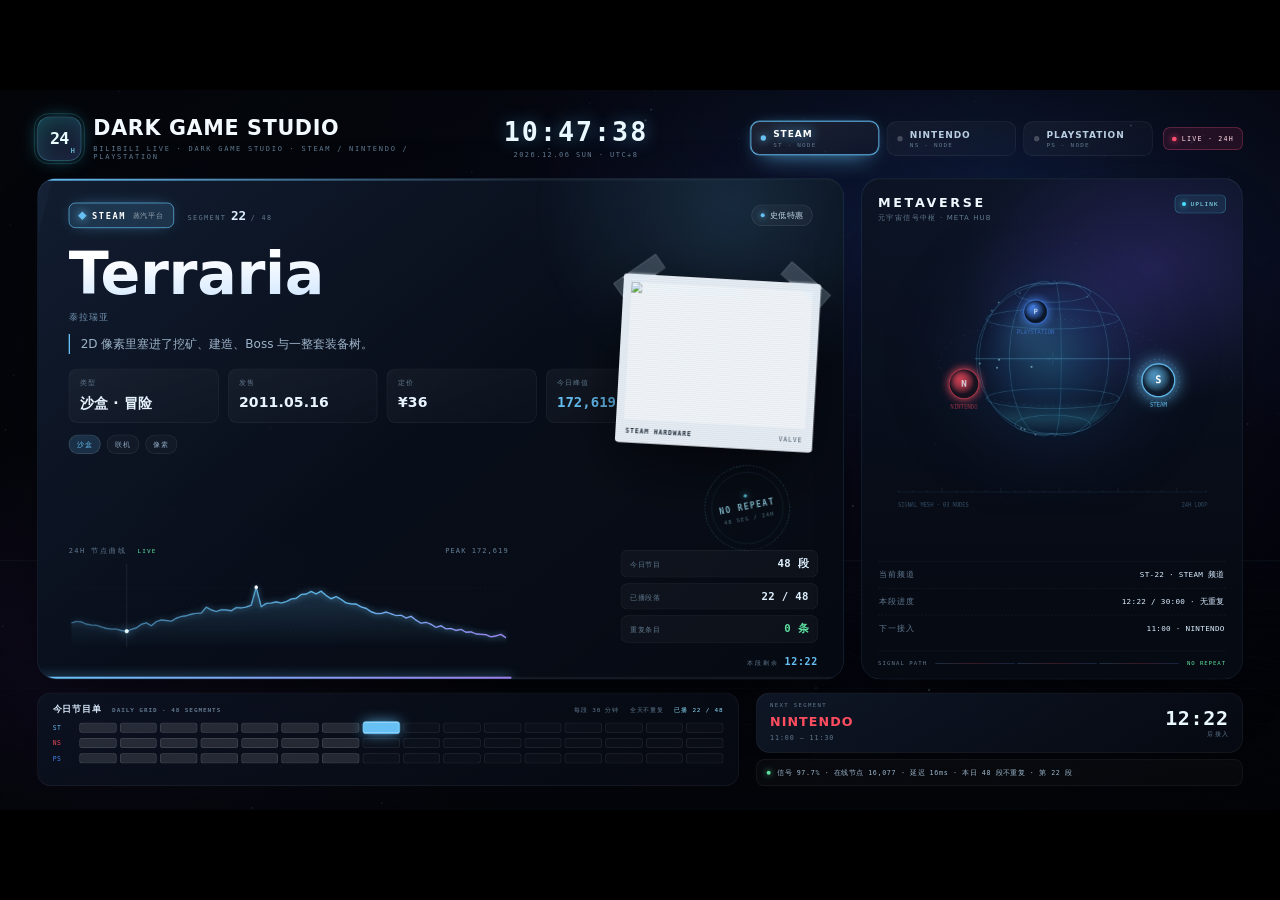
==== Web/index.html @ 044c0aed "Add files via upload" ====
<!DOCTYPE html>
<html lang="zh-CN">
<head>
<meta charset="utf-8">
<meta name="viewport" content="width=device-width,initial-scale=1">
<title>DARK GAME STUDIO · BILIBILI LIVE 24H</title>
<link rel="stylesheet" href="stage.css">
</head>
<body>
<div id="viewport">
  <div id="stage">
    <canvas id="bg"></canvas>
    <div class="veil"></div>
    <div class="ghost ghost-nes"><img src="red%20white%20machine.jpg" alt=""></div>
    <div class="ghost ghost-logo"><img src="Steam%20logo.png" alt=""></div>

    <header class="hdr">
      <div class="brand">
        <div class="mark"><b>24</b><i>H</i></div>
        <div class="bt">
          <h1>DARK GAME STUDIO</h1>
          <p id="biliLine">BILIBILI LIVE · DARK GAME STUDIO · STEAM / NINTENDO / PLAYSTATION</p>
        </div>
      </div>

      <div class="clock">
        <div class="time" id="clockTime">00:00:00</div>
        <div class="date" id="clockDate">0000.00.00 SUN · UTC+8</div>
      </div>

      <div class="right">
        <div class="chips" id="chips"></div>
        <div class="live"><i></i>LIVE · 24H</div>
      </div>
    </header>

    <main class="main">
      <section class="now" id="nowCard">
        <div class="sweep"></div>
        <div class="inner" id="cardInner">
          <div class="top">
            <div class="pbadge" id="pBadge"><i></i><b id="pName">STEAM</b><span id="pCn">蒸汽平台</span></div>
            <div class="seg">SEGMENT <b id="segNo">01</b><i>/ 48</i></div>
            <div class="status" id="status"><i></i><span id="statusTxt">热游榜首</span></div>
          </div>

          <h2 class="title" id="title">—</h2>
          <div class="sub" id="sub">—</div>
          <p class="note" id="note">—</p>

          <div class="meta" id="meta"></div>
          <div class="tags" id="tags"></div>

          <div class="spark">
            <div class="spark-hd">
              <span>24H 节点曲线 <i>LIVE</i></span>
              <b id="sparkPeak">PEAK —</b>
            </div>
            <canvas id="spark"></canvas>
          </div>
        </div>

        <div class="archive" id="archive"></div>
        <div class="seal"><i></i><b>NO REPEAT</b><span>48 SEG / 24H</span></div>
        <div class="minis" id="minis"></div>
        <div class="remain"><span>本段剩余</span><b id="remain">30:00</b></div>
        <div class="slotbar"><i id="slotFill"></i></div>
      </section>

      <aside class="aside">
        <div class="p-head">
          <div>
            <div class="t">METAVERSE</div>
            <div class="s">元宇宙信号中枢 · META HUB</div>
          </div>
          <div class="uplink"><i></i>UPLINK</div>
        </div>

        <canvas id="orb"></canvas>

        <div class="feeds" id="feeds">
          <div class="feed"><span class="k">当前频道</span><span class="v" id="f1">—</span></div>
          <div class="feed"><span class="k">本段进度</span><span class="v" id="f2">—</span></div>
          <div class="feed"><span class="k">下一接入</span><span class="v" id="f3">—</span></div>
        </div>

        <div class="p-foot">
          <span>SIGNAL PATH</span>
          <div class="path"><i></i><i></i><i></i></div>
          <b>NO REPEAT</b>
        </div>
      </aside>
    </main>

    <footer class="foot">
      <div class="sched">
        <div class="sched-hd">
          <div class="st">今日节目单 <i>DAILY GRID · 48 SEGMENTS</i></div>
          <div class="sd"><span>每段 30 分钟</span><span>全天不重复</span><span id="schedStat">已播 01 / 48</span></div>
        </div>
        <div class="rows" id="rows"></div>
      </div>

      <div class="side">
        <div class="next">
          <div class="next-k">NEXT SEGMENT</div>
          <div class="next-p" id="nextPlat">PLAYSTATION</div>
          <div class="next-t" id="nextTime">22:30 — 23:00</div>
          <div class="next-c"><b id="nextCount">30:00</b><span>后接入</span></div>
        </div>
        <div class="liveline">
          <i></i><span id="liveLine">—</span>
        </div>
      </div>
    </footer>

    <div class="demo" id="demo">DEMO LAYOUT · 数据为演示占位</div>
    <div class="toast" id="toast"></div>
    <div class="op" id="op"></div>
  </div>
</div>

<script src="data.js"></script>
<script src="stage.js"></script>
</body>
</html>
---- Web/stage.css ----
/* ==================================================================
   LIVE HOUSE · 24H 元宇宙游戏情报站
   1920 × 1080 直播场景 · 无外部依赖
   ================================================================== */

:root{
  --font:"HarmonyOS Sans SC","PingFang SC","Microsoft YaHei UI","Microsoft YaHei",system-ui,-apple-system,"Segoe UI",sans-serif;
  --mono:"Cascadia Mono","JetBrains Mono",Consolas,"SF Mono",ui-monospace,monospace;
  --txt:#e9f4ff;
  --dim:#9db3c9;
  --dim2:#61798f;
  --line:rgba(122,188,255,.14);
  --cyan:#4be3ff;
  --violet:#a98bff;
  --bili:#ff6699;
  --ac:#66c0f4;
  --ac2:rgba(102,192,244,.16);
}

*{box-sizing:border-box;margin:0;padding:0}
html,body{width:100%;height:100%;overflow:hidden;background:#000}
body{font-family:var(--font);color:var(--txt);-webkit-font-smoothing:antialiased;text-rendering:optimizeLegibility}

#viewport{position:fixed;inset:0;overflow:hidden;background:#000}
#stage{
  position:absolute;left:50%;top:50%;width:1920px;height:1080px;
  transform:translate(-50%,-50%);
  transform-origin:center center;
  overflow:hidden;isolation:isolate;
  background:
    radial-gradient(1200px 720px at 79% 14%,rgba(52,112,255,.16),transparent 62%),
    radial-gradient(900px 620px at 8% 86%,rgba(150,80,255,.13),transparent 66%),
    linear-gradient(180deg,#05080f 0%,#04060c 56%,#03050a 100%);
}

/* ---------- 背景层 ---------- */
#bg{position:absolute;inset:0;width:1920px;height:1080px;z-index:0}
.veil{
  position:absolute;inset:0;z-index:1;pointer-events:none;
  background:
    radial-gradient(ellipse at 50% 44%,transparent 38%,rgba(0,0,0,.42) 100%),
    linear-gradient(180deg,rgba(3,6,12,.42),transparent 24%,transparent 74%,rgba(3,6,12,.6));
}
.ghost{
  position:absolute;z-index:1;pointer-events:none;
  filter:grayscale(1) contrast(1.35) brightness(.6);
  mix-blend-mode:screen;opacity:.13;
  -webkit-mask-image:radial-gradient(closest-side,#000 24%,transparent 72%);
  mask-image:radial-gradient(closest-side,#000 24%,transparent 72%);
}
.ghost img{display:block;width:100%;height:auto}
.ghost-nes{left:-150px;bottom:90px;width:640px;transform:rotate(-7deg)}
.ghost-logo{right:-170px;top:-160px;width:600px;opacity:.06;transform:rotate(9deg)}

/* ---------- 顶部 ---------- */
.hdr{
  position:absolute;left:56px;right:56px;top:32px;height:82px;z-index:5;
  display:flex;align-items:center;gap:28px;
}
.brand{display:flex;align-items:center;gap:18px;width:604px}
.mark{
  position:relative;width:66px;height:66px;border-radius:18px;flex:none;
  display:flex;align-items:center;justify-content:center;
  background:linear-gradient(150deg,rgba(75,227,255,.22),rgba(140,110,255,.16));
  border:1px solid rgba(120,220,255,.36);
  box-shadow:0 0 34px -10px rgba(75,227,255,.7),inset 0 0 22px rgba(75,227,255,.12);
}
.mark b{font-family:var(--mono);font-size:25px;font-weight:700;letter-spacing:-1px;color:#eaffff}
.mark i{position:absolute;right:9px;bottom:8px;font-family:var(--mono);font-size:10px;font-style:normal;color:#7fe9ff;letter-spacing:0}
.mark::after{
  content:"";position:absolute;inset:-6px;border-radius:22px;border:1px solid rgba(75,227,255,.28);
  animation:markPulse 3.2s ease-out infinite;
}
@keyframes markPulse{0%{opacity:.7;transform:scale(.94)}70%{opacity:0;transform:scale(1.12)}100%{opacity:0}}
.bt h1{font-size:31px;font-weight:800;letter-spacing:1px;line-height:1.15;color:#f2f9ff}
.bt p{margin-top:7px;font-family:var(--mono);font-size:10.5px;letter-spacing:2.6px;color:var(--dim2)}

.clock{width:352px;text-align:center}
.clock .time{
  font-family:var(--mono);font-size:40px;font-weight:600;letter-spacing:3px;line-height:1;
  color:#eaf8ff;text-shadow:0 0 26px rgba(90,200,255,.45);
  font-variant-numeric:tabular-nums;
}
.clock .date{margin-top:8px;font-family:var(--mono);font-size:10.5px;letter-spacing:2.2px;color:var(--dim2)}

.right{margin-left:auto;display:flex;align-items:center;gap:16px}
.chips{display:flex;gap:11px}
.chip{
  display:flex;align-items:center;gap:11px;height:52px;width:194px;padding:0 15px;
  border-radius:14px;border:1px solid rgba(255,255,255,.07);
  background:linear-gradient(160deg,rgba(255,255,255,.045),rgba(255,255,255,.015));
  transition:border-color .45s,box-shadow .45s,background .45s,transform .45s;
}
.chip i{width:8px;height:8px;border-radius:50%;background:rgba(255,255,255,.22);flex:none;transition:.45s}
.chip div{display:flex;flex-direction:column;gap:3px;min-width:0}
.chip b{font-size:13.5px;font-weight:700;letter-spacing:1.4px;color:#b9cee2;white-space:nowrap}
.chip span{font-family:var(--mono);font-size:9px;letter-spacing:1.8px;color:var(--dim2)}
.chip.on{
  border-color:var(--c);transform:translateY(-1px);
  background:linear-gradient(160deg,rgba(255,255,255,.09),rgba(255,255,255,.02));
  box-shadow:0 0 0 1px var(--c) inset,0 14px 36px -18px var(--c),0 0 26px -14px var(--c);
}
.chip.on i{background:var(--c);box-shadow:0 0 12px var(--c)}
.chip.on b{color:#fff;text-shadow:0 0 18px var(--c)}

.live{
  display:flex;align-items:center;gap:8px;height:34px;padding:0 12px;border-radius:9px;
  font-family:var(--mono);font-size:10px;letter-spacing:1.8px;color:#ffd9e4;
  border:1px solid rgba(255,80,130,.4);background:rgba(255,60,110,.11);
}
.live i{width:7px;height:7px;border-radius:50%;background:#ff4d70;box-shadow:0 0 10px #ff4d70;animation:blink 1.6s steps(1) infinite}
@keyframes blink{50%{opacity:.25}}

/* ---------- 主区域 ---------- */
.main{
  position:absolute;left:56px;right:56px;top:132px;height:752px;z-index:4;
  display:grid;grid-template-columns:1210px 572px;gap:26px;
}

/* ---------- 主卡片 ---------- */
.now{
  position:relative;border-radius:28px;overflow:hidden;
  border:1px solid var(--line);
  background:linear-gradient(142deg,rgba(19,31,52,.93) 0%,rgba(9,15,27,.95) 48%,rgba(6,10,19,.97) 100%);
  box-shadow:0 44px 100px -46px #000,inset 0 1px 0 rgba(255,255,255,.06);
  transition:border-color .6s;
}
.now::before{
  content:"";position:absolute;left:0;top:0;width:100%;height:3px;z-index:3;
  background:linear-gradient(90deg,var(--ac),rgba(255,255,255,.06) 62%,transparent);
  transition:background .6s;
}
.now::after{
  content:"";position:absolute;right:-190px;top:-240px;width:720px;height:560px;pointer-events:none;
  background:radial-gradient(circle at 50% 50%,var(--ac2),transparent 64%);
  filter:blur(8px);
}
.now .inner{position:relative;height:100%;padding:34px 46px 0;z-index:2}
.now.enter .inner{animation:cardIn .72s cubic-bezier(.22,.8,.24,1) both}
@keyframes cardIn{from{opacity:0;transform:translateY(20px) scale(.994);filter:blur(3px)}to{opacity:1;transform:none;filter:none}}

.sweep{
  position:absolute;left:-40%;top:0;width:34%;height:100%;z-index:1;pointer-events:none;
  background:linear-gradient(100deg,transparent,rgba(140,220,255,.055),transparent);
  transform:skewX(-14deg);animation:sweep 11s linear infinite;
}
@keyframes sweep{0%{left:-45%}55%,100%{left:125%}}

.top{display:flex;align-items:center;gap:20px;height:42px}
.pbadge{
  display:flex;align-items:center;gap:10px;height:38px;padding:0 15px;border-radius:10px;
  border:1px solid var(--ac);background:var(--ac2);
  box-shadow:0 0 26px -12px var(--ac);
}
.pbadge i{width:9px;height:9px;transform:rotate(45deg);background:var(--ac);box-shadow:0 0 12px var(--ac)}
.pbadge b{font-family:var(--mono);font-size:13px;letter-spacing:2.4px;color:#fff}
.pbadge span{font-size:11px;color:rgba(255,255,255,.55);letter-spacing:.5px}
.seg{font-family:var(--mono);font-size:10.5px;letter-spacing:2px;color:var(--dim2);display:flex;align-items:baseline;gap:7px}
.seg b{font-size:19px;letter-spacing:0;color:#dceeff}
.seg i{font-style:normal;font-size:10px;color:var(--dim2)}
.status{
  margin-left:auto;display:flex;align-items:center;gap:8px;height:32px;padding:0 13px;border-radius:999px;
  border:1px solid rgba(255,255,255,.1);background:rgba(255,255,255,.04);
  font-size:12px;letter-spacing:.6px;color:#c7dcef;
}
.status i{width:6px;height:6px;border-radius:50%;background:var(--ac);box-shadow:0 0 9px var(--ac);animation:blink 2.4s steps(1) infinite}

.title{
  margin-top:20px;max-width:800px;font-size:88px;line-height:1.06;font-weight:800;letter-spacing:-.5px;
  background:linear-gradient(178deg,#ffffff 22%,#c4e0ff 100%);
  -webkit-background-clip:text;background-clip:text;color:transparent;
  word-break:break-word;
}
.sub{
  margin-top:10px;max-width:800px;font-family:var(--mono);font-size:14px;letter-spacing:1.4px;
  color:rgba(150,190,225,.72);white-space:nowrap;overflow:hidden;text-overflow:ellipsis;
}
.note{
  margin-top:16px;max-width:820px;padding-left:16px;border-left:2px solid var(--ac);
  font-size:18px;line-height:1.66;color:var(--dim);
  display:-webkit-box;-webkit-line-clamp:2;-webkit-box-orient:vertical;overflow:hidden;
}
.meta{margin-top:22px;max-width:940px;display:grid;grid-template-columns:repeat(4,minmax(0,1fr));gap:14px}
.meta .cell{
  padding:14px 16px;border-radius:13px;border:1px solid rgba(255,255,255,.065);
  background:linear-gradient(160deg,rgba(255,255,255,.045),rgba(255,255,255,.015));
}
.meta .k{font-family:var(--mono);font-size:10px;letter-spacing:2.2px;color:var(--dim2)}
.meta .v{margin-top:9px;font-size:21px;font-weight:650;letter-spacing:.2px;color:#e8f4ff;white-space:nowrap;overflow:hidden;text-overflow:ellipsis}
.meta .v.hl{color:var(--ac);font-family:var(--mono);font-weight:600;letter-spacing:0}

.tags{display:flex;gap:9px;margin-top:18px}
.tag{
  font-family:var(--mono);font-size:11px;letter-spacing:1.2px;padding:6px 11px;border-radius:999px;
  border:1px solid rgba(255,255,255,.09);background:rgba(255,255,255,.028);color:#8fa8c0;
}
.tag:first-child{color:var(--ac);border-color:rgba(255,255,255,.16);background:var(--ac2)}

.spark{position:absolute;left:46px;bottom:44px;width:660px;z-index:2}
.spark-hd{display:flex;justify-content:space-between;align-items:baseline;margin-bottom:8px;font-family:var(--mono)}
.spark-hd span{font-size:10.5px;letter-spacing:2.2px;color:var(--dim2)}
.spark-hd span i{font-style:normal;margin-left:8px;color:#5ce0a0;letter-spacing:1.6px;font-size:9px}
.spark-hd b{font-size:10.5px;letter-spacing:1.6px;color:rgba(150,190,225,.65);font-weight:400}
#spark{width:660px;height:132px;display:block}

/* 拍立得硬件存档 */
.archive{
  position:absolute;right:40px;top:150px;width:296px;z-index:3;
  transform:rotate(var(--rot,3deg));
  filter:drop-shadow(0 30px 46px rgba(0,0,0,.62));
  transition:transform .8s cubic-bezier(.22,.8,.24,1);
}
.archive::before,.archive::after{
  content:"";position:absolute;top:-11px;width:76px;height:24px;z-index:4;
  background:rgba(210,235,250,.2);border:1px solid rgba(255,255,255,.16);
  backdrop-filter:blur(2px);
}
.archive::before{left:-16px;transform:rotate(-38deg)}
.archive::after{right:-16px;transform:rotate(38deg)}
.ph{background:#e8eef5;padding:12px 12px 0;border-radius:5px;position:relative;overflow:hidden}
.ph .slides{position:relative;width:100%;height:206px;background:#f2f6fa;overflow:hidden}
.ph img{
  position:absolute;inset:0;width:100%;height:100%;object-fit:cover;display:block;
  opacity:0;transform:scale(1.06);transition:opacity .9s ease,transform 1.4s ease;
  filter:saturate(.86) contrast(1.04);
}
.ph img.contain{object-fit:contain;padding:14px;background:#fff}
.ph img.on{opacity:1;transform:scale(1)}
.ph .cap{
  display:flex;justify-content:space-between;align-items:center;gap:8px;
  padding:11px 3px 13px;font-family:var(--mono);font-size:9.5px;letter-spacing:1.4px;color:#4a5b6d;
}
.ph .cap b{font-weight:600;color:#1d2b3a}
.ph::after{
  content:"";position:absolute;inset:0;pointer-events:none;
  background:repeating-linear-gradient(0deg,rgba(10,25,40,.055) 0 1px,transparent 1px 3px);
  mix-blend-mode:multiply;
}

.seal{
  position:absolute;right:80px;top:430px;width:128px;height:128px;border-radius:50%;z-index:3;
  display:flex;flex-direction:column;align-items:center;justify-content:center;gap:7px;
  border:1px dashed rgba(120,220,255,.42);transform:rotate(-11deg);opacity:.72;
  font-family:var(--mono);color:#a6ecff;pointer-events:none;
}
.seal::before{content:"";position:absolute;inset:9px;border-radius:50%;border:1px solid rgba(120,220,255,.16)}
.seal b{font-size:12px;letter-spacing:2.2px;font-weight:600}
.seal span{font-size:8px;letter-spacing:1.6px;color:rgba(166,236,255,.62)}
.seal i{width:5px;height:5px;border-radius:50%;background:#66e6ff;box-shadow:0 0 10px #66e6ff}

.minis{position:absolute;right:38px;bottom:54px;width:296px;display:grid;gap:9px;z-index:3}
.mini{
  display:flex;align-items:baseline;justify-content:space-between;padding:9px 13px;border-radius:10px;
  border:1px solid rgba(255,255,255,.06);background:rgba(255,255,255,.03);
}
.mini span{font-family:var(--mono);font-size:10px;letter-spacing:1.6px;color:var(--dim2)}
.mini b{font-family:var(--mono);font-size:16px;font-weight:600;color:#dff1ff;letter-spacing:.5px}
.mini b.ok{color:#5ce0a0}

.remain{
  position:absolute;right:38px;bottom:16px;z-index:3;
  display:flex;align-items:baseline;gap:9px;font-family:var(--mono);
}
.remain span{font-size:9.5px;letter-spacing:1.8px;color:var(--dim2)}
.remain b{font-size:15px;color:var(--ac);letter-spacing:1px}
.slotbar{position:absolute;left:0;right:0;bottom:0;height:3px;background:rgba(255,255,255,.05);z-index:4}
.slotbar i{
  display:block;height:100%;width:0;
  background:linear-gradient(90deg,var(--ac),rgba(169,139,255,.9));
  box-shadow:0 0 16px var(--ac);transition:width .9s linear;
}

/* ---------- 右侧元宇宙面板 ---------- */
.aside{
  position:relative;border-radius:28px;overflow:hidden;padding:24px 24px 18px;
  border:1px solid var(--line);
  background:linear-gradient(180deg,rgba(12,20,36,.9),rgba(6,10,18,.94));
  box-shadow:0 44px 100px -50px #000,inset 0 1px 0 rgba(255,255,255,.05);
  display:flex;flex-direction:column;
}
.aside::before{
  content:"";position:absolute;inset:0;pointer-events:none;
  background:radial-gradient(420px 300px at 76% 18%,rgba(122,90,255,.22),transparent 68%);
}
.aside::after{
  content:"";position:absolute;inset:0;pointer-events:none;
  background:linear-gradient(180deg,transparent 62%,rgba(6,10,18,.55));
}
.p-head{position:relative;z-index:2;display:flex;justify-content:space-between;align-items:flex-start}
.p-head .t{font-size:19px;font-weight:700;letter-spacing:4px;color:#eef8ff}
.p-head .s{margin-top:6px;font-size:10.5px;letter-spacing:1.6px;color:var(--dim2)}
.uplink{
  display:flex;align-items:center;gap:7px;height:28px;padding:0 10px;border-radius:8px;
  font-family:var(--mono);font-size:9px;letter-spacing:1.6px;color:#8ef2ff;
  border:1px solid rgba(75,227,255,.34);background:rgba(75,227,255,.09);
}
.uplink i{width:6px;height:6px;border-radius:50%;background:#4be3ff;box-shadow:0 0 10px #4be3ff;animation:blink 1.8s steps(1) infinite}
#orb{position:relative;z-index:2;width:524px;height:436px;display:block;margin:2px auto 0}

.feeds{position:relative;z-index:2;margin-top:auto}
.feed{
  display:flex;justify-content:space-between;align-items:center;gap:12px;
  padding:12px 2px;border-top:1px dashed rgba(255,255,255,.075);
  font-family:var(--mono);font-size:11.5px;
}
.feed .k{color:var(--dim2);letter-spacing:1.2px;flex:none}
.feed .v{color:#d9ecff;letter-spacing:.4px;text-align:right;white-space:nowrap;overflow:hidden;text-overflow:ellipsis}

.p-foot{
  position:relative;z-index:2;display:flex;align-items:center;gap:12px;margin-top:14px;
  padding-top:13px;border-top:1px solid rgba(255,255,255,.07);
  font-family:var(--mono);font-size:8.5px;letter-spacing:1.6px;color:var(--dim2);
}
.p-foot b{margin-left:auto;color:#5ce0a0;font-weight:500;letter-spacing:1.4px}
.path{flex:1;display:flex;align-items:center;gap:4px}
.path i{flex:1;height:1px;background:linear-gradient(90deg,rgba(102,192,244,.6),rgba(255,77,96,.6),rgba(75,141,255,.6));opacity:.5;animation:pathPulse 3s ease-in-out infinite}
.path i:nth-child(2){animation-delay:.5s}
.path i:nth-child(3){animation-delay:1s}
@keyframes pathPulse{0%,100%{opacity:.25}50%{opacity:.85}}

/* ---------- 页脚 ---------- */
.foot{
  position:absolute;left:56px;right:56px;top:904px;height:140px;z-index:4;
  display:grid;grid-template-columns:1052px 730px;gap:26px;
}
.sched{
  border-radius:20px;border:1px solid rgba(255,255,255,.07);
  background:linear-gradient(160deg,rgba(14,22,38,.72),rgba(7,11,20,.78));
  padding:15px 22px 14px;
}
.sched-hd{display:flex;justify-content:space-between;align-items:baseline}
.sched-hd .st{font-size:13px;font-weight:650;letter-spacing:1.6px;color:#dceeff}
.sched-hd .st i{font-style:normal;margin-left:10px;font-family:var(--mono);font-size:9px;letter-spacing:1.4px;color:var(--dim2)}
.sched-hd .sd{display:flex;gap:16px;font-family:var(--mono);font-size:9px;letter-spacing:1.2px;color:var(--dim2)}
.sched-hd .sd span:last-child{color:#8fe0ff}
.rows{margin-top:11px;display:grid;gap:8px}
.row{display:flex;align-items:center;gap:8px}
.row .rl{
  width:32px;flex:none;font-family:var(--mono);font-size:9.5px;letter-spacing:.6px;color:var(--c);
  opacity:.9;
}
.row .ticks{flex:1;display:flex;gap:5px}
.tick{
  flex:1;height:15px;border-radius:4px;
  border:1px solid rgba(255,255,255,.09);background:rgba(255,255,255,.02);
  transition:background .5s,border-color .5s,box-shadow .5s,transform .4s;
}
.tick.past{background:rgba(255,255,255,.115);border-color:rgba(255,255,255,.14)}
.tick.on{
  background:var(--c);border-color:var(--c);transform:scaleY(1.28);
  box-shadow:0 0 18px -2px var(--c),0 0 0 1px rgba(255,255,255,.35) inset;
}

.side{display:flex;flex-direction:column;gap:10px}
.next{
  position:relative;flex:1;border-radius:20px;padding:13px 20px;
  border:1px solid rgba(255,255,255,.08);
  background:linear-gradient(150deg,rgba(18,28,46,.78),rgba(7,11,20,.82));
  display:grid;grid-template-columns:1fr auto;grid-template-rows:auto auto auto;
  grid-template-areas:"k c" "p c" "t c";column-gap:18px;align-items:start;
}
.next-k{grid-area:k;font-family:var(--mono);font-size:8.5px;letter-spacing:2px;color:var(--dim2)}
.next-p{grid-area:p;margin-top:5px;font-size:19px;font-weight:700;letter-spacing:1.6px;color:var(--ac);line-height:1.2}
.next-t{grid-area:t;margin-top:3px;font-family:var(--mono);font-size:10px;letter-spacing:1.4px;color:var(--dim2)}
.next-c{grid-area:c;align-self:center;justify-self:end;text-align:right;display:flex;flex-direction:column;align-items:flex-end;gap:1px}
.next-c b{font-family:var(--mono);font-size:30px;font-weight:600;letter-spacing:1px;color:#eaf8ff;line-height:1.1}
.next-c span{font-size:9px;letter-spacing:1.6px;color:var(--dim2);font-family:var(--mono)}
.liveline{
  height:40px;border-radius:12px;border:1px solid rgba(255,255,255,.07);
  background:rgba(255,255,255,.025);display:flex;align-items:center;gap:10px;padding:0 15px;
  font-family:var(--mono);font-size:10px;letter-spacing:1px;color:#9fb8cd;overflow:hidden;white-space:nowrap;
}
.liveline i{width:6px;height:6px;border-radius:50%;flex:none;background:#5ce0a0;box-shadow:0 0 10px #5ce0a0;animation:blink 1.4s steps(1) infinite}
.liveline span{overflow:hidden;text-overflow:ellipsis}

/* ---------- 杂项 ---------- */
.demo{
  position:absolute;left:58px;bottom:10px;z-index:5;
  font-family:var(--mono);font-size:9px;letter-spacing:1.4px;color:rgba(255,255,255,.16);
}
.toast{
  position:absolute;left:50%;bottom:170px;transform:translate(-50%,14px);z-index:30;
  padding:10px 20px;border-radius:999px;font-family:var(--mono);font-size:12px;letter-spacing:1.2px;
  color:#d9f7ff;background:rgba(8,18,30,.94);border:1px solid rgba(75,227,255,.4);
  box-shadow:0 18px 50px -18px #000;opacity:0;pointer-events:none;transition:.35s;
}
.toast.on{opacity:1;transform:translate(-50%,0)}

/* ---------- 播控面板（按 H 显示） ---------- */
.op{
  position:absolute;top:24px;right:24px;width:600px;max-height:1010px;overflow:auto;z-index:40;
  display:none;padding:20px 22px 22px;border-radius:18px;
  background:rgba(4,9,17,.97);border:1px solid rgba(75,227,255,.36);
  box-shadow:0 40px 110px -20px #000,inset 0 0 60px rgba(75,227,255,.03);
  font-family:var(--mono);font-size:11.5px;line-height:1.75;color:#a9c4d8;
}
.op.on{display:block}
.op h3{font-family:var(--font);font-size:17px;letter-spacing:1.4px;color:#eaf8ff;margin-bottom:4px}
.op .hint{color:#5d7488;font-size:10px;letter-spacing:1px;margin-bottom:12px}
.op .kv{display:flex;justify-content:space-between;gap:12px;padding:5px 0;border-bottom:1px dashed rgba(255,255,255,.06)}
.op .kv b{color:#dff2ff;font-weight:500}
.op .kv b.ok{color:#5ce0a0}
.op .kv b.warn{color:#ffb454}
.op .oplist{margin-top:12px;max-height:560px;overflow:auto;border-top:1px solid rgba(255,255,255,.08);padding-top:8px}
.op .orow{display:flex;gap:10px;padding:2px 0;color:#7a93a8;font-size:10.5px}
.op .orow b{width:42px;flex:none;color:#b9d4e6;font-weight:500}
.op .orow em{font-style:normal;flex:1;overflow:hidden;text-overflow:ellipsis;white-space:nowrap}
.op .orow.on{color:#eaf8ff;background:rgba(75,227,255,.09);box-shadow:0 0 0 1px rgba(75,227,255,.25) inset;border-radius:4px}
.op .keys{margin-top:12px;padding-top:10px;border-top:1px solid rgba(255,255,255,.08);color:#5d7488;font-size:10px;line-height:1.9}
.op .keys kbd{font-family:var(--mono);color:#cfe9ff;background:rgba(255,255,255,.07);border:1px solid rgba(255,255,255,.12);border-radius:3px;padding:0 5px}

@media (prefers-reduced-motion:reduce){
  *{animation-duration:.01ms !important;animation-iteration-count:1 !important}
}
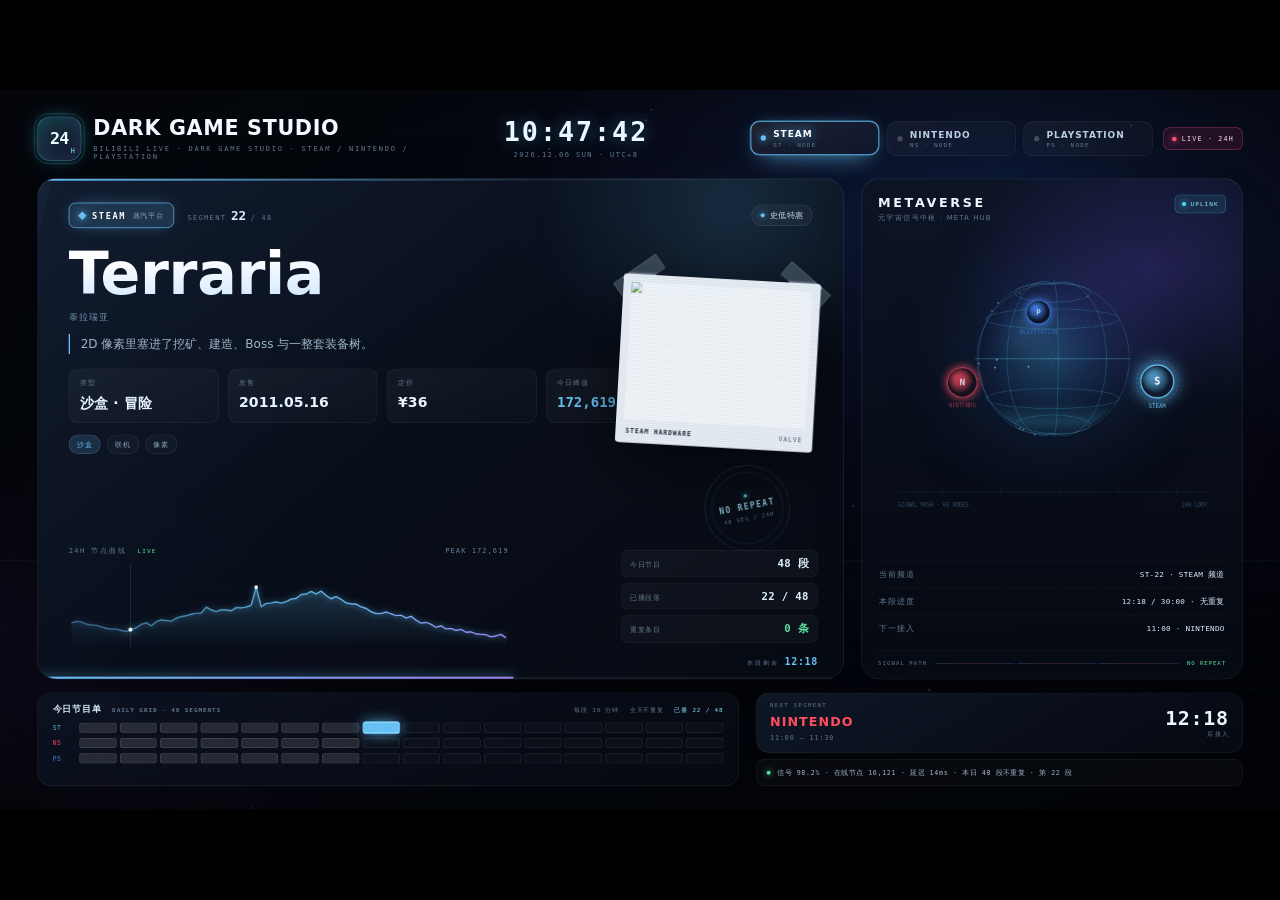
==== commit 847c7f2d: "Add files via upload" ====
--- a/Web/index.html
+++ b/Web/index.html
@@ -30,7 +30,7 @@
 
       <div class="right">
         <div class="chips" id="chips"></div>
-        <div class="live"><i></i>LIVE · 24H</div>
+        <div class="live" id="liveBadge"><i></i>LIVE · 24H</div>
       </div>
     </header>
 
--- a/Web/stage.css
+++ b/Web/stage.css
@@ -109,6 +109,10 @@
   border:1px solid rgba(255,80,130,.4);background:rgba(255,60,110,.11);
 }
 .live i{width:7px;height:7px;border-radius:50%;background:#ff4d70;box-shadow:0 0 10px #ff4d70;animation:blink 1.6s steps(1) infinite}
+.live.round{color:#ffe6bd;border-color:rgba(255,180,80,.45);background:rgba(255,170,60,.1)}
+.live.round i{background:#ffb454;box-shadow:0 0 10px #ffb454}
+.live.off{color:#c3d3e2;border-color:rgba(255,255,255,.18);background:rgba(255,255,255,.05)}
+.live.off i{background:#8aa0b5;box-shadow:0 0 10px #8aa0b5;animation:none}
 @keyframes blink{50%{opacity:.25}}
 
 /* ---------- 主区域 ---------- */
